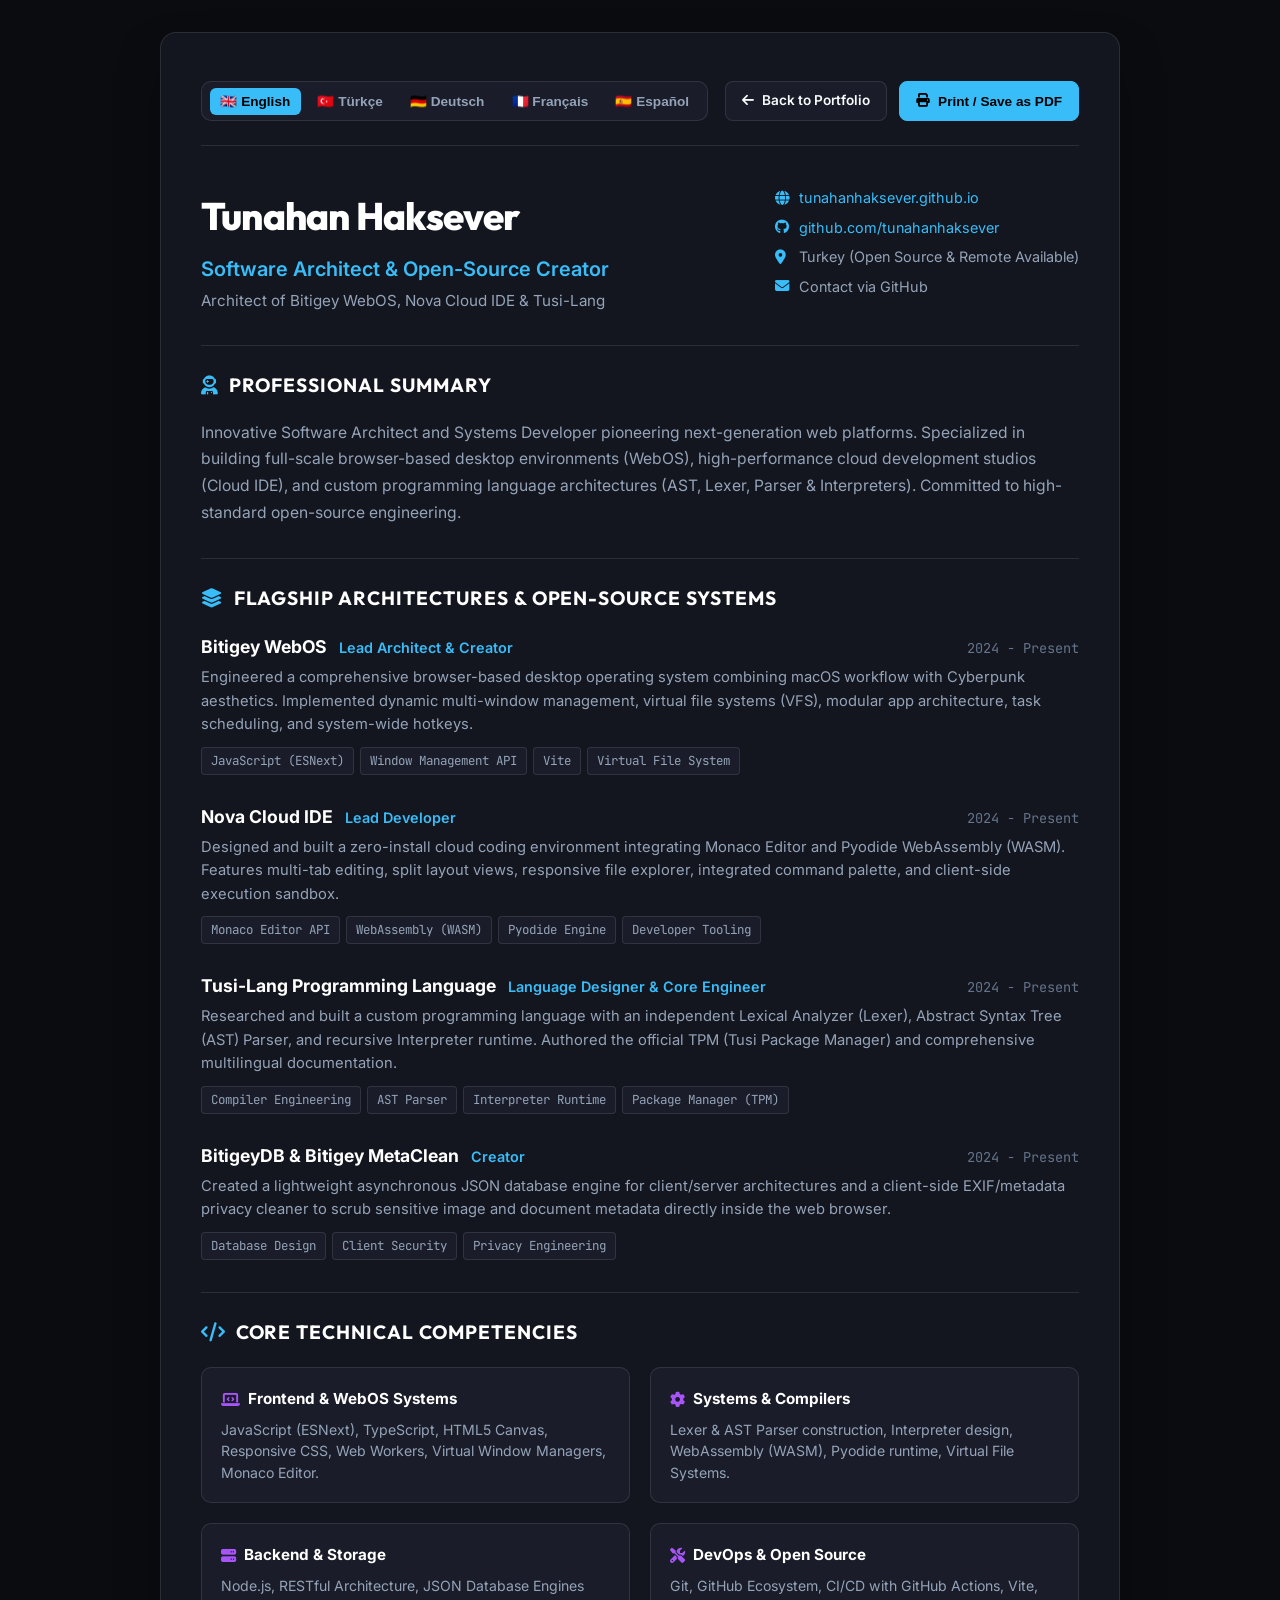
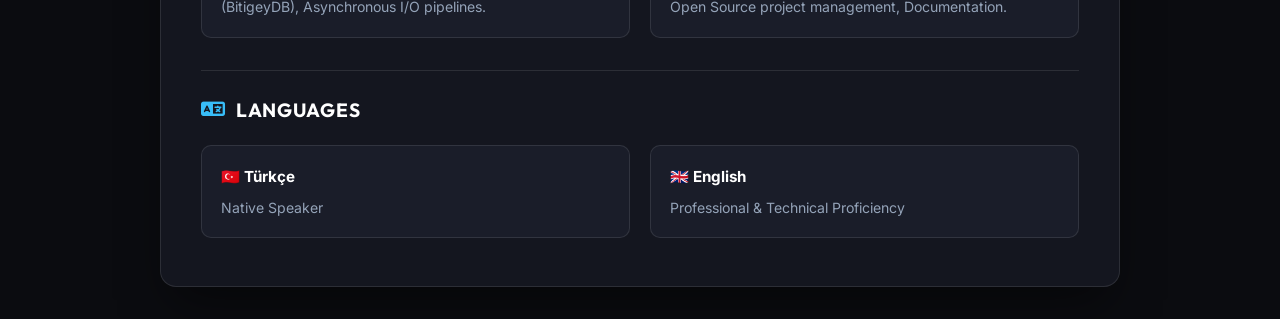
==== cv.html @ c1418ac5 "feat: add 5-language international CV and updated showcase" ====
<!DOCTYPE html>
<html lang="en" class="dark">
<head>
  <meta charset="UTF-8">
  <meta name="viewport" content="width=device-width, initial-scale=1.0">
  
  <!-- International SEO & Metadata -->
  <title id="page-title">Tunahan Haksever | Curriculum Vitae (CV) - Software Architect</title>
  <meta name="description" id="meta-desc" content="Official Curriculum Vitae of Tunahan Haksever. Software Architect, creator of Bitigey WebOS, Nova Cloud IDE, and Tusi-Lang. Available in EN, TR, DE, FR, ES.">
  <meta name="keywords" content="Tunahan Haksever, Tunahan Haksever CV, Tunahan Haksever Resume, Software Architect Resume, WebOS Developer, Cloud IDE, Tusi-Lang, Bitigey, Full Stack CV">
  <meta name="author" content="Tunahan Haksever">
  <meta name="robots" content="index, follow">
  <link rel="canonical" href="https://tunahanhaksever.github.io/tunahan-haksever/cv.html">

  <!-- Hreflang Tags for Multi-language International Google SEO -->
  <link rel="alternate" hreflang="x-default" href="https://tunahanhaksever.github.io/tunahan-haksever/cv.html?lang=en">
  <link rel="alternate" hreflang="en" href="https://tunahanhaksever.github.io/tunahan-haksever/cv.html?lang=en">
  <link rel="alternate" hreflang="tr" href="https://tunahanhaksever.github.io/tunahan-haksever/cv.html?lang=tr">
  <link rel="alternate" hreflang="de" href="https://tunahanhaksever.github.io/tunahan-haksever/cv.html?lang=de">
  <link rel="alternate" hreflang="fr" href="https://tunahanhaksever.github.io/tunahan-haksever/cv.html?lang=fr">
  <link rel="alternate" hreflang="es" href="https://tunahanhaksever.github.io/tunahan-haksever/cv.html?lang=es">

  <!-- Open Graph -->
  <meta property="og:type" content="profile">
  <meta property="og:title" content="Tunahan Haksever | International Curriculum Vitae">
  <meta property="og:description" content="Software Architect & Creator of Bitigey WebOS, Nova Cloud IDE, Tusi-Lang.">
  <meta property="og:url" content="https://tunahanhaksever.github.io/tunahan-haksever/cv.html">

  <!-- Fonts & Icons -->
  <link rel="preconnect" href="https://fonts.googleapis.com">
  <link rel="preconnect" href="https://fonts.gstatic.com" crossorigin>
  <link href="https://fonts.googleapis.com/css2?family=Inter:wght@300;400;500;600;700;800&family=JetBrains+Mono:wght@400;500;700&family=Outfit:wght@600;700;800&display=swap" rel="stylesheet">
  <link rel="stylesheet" href="https://cdnjs.cloudflare.com/ajax/libs/font-awesome/6.5.1/css/all.min.css">

  <!-- CV Styles -->
  <style>
    :root {
      --bg: #0b0c10;
      --surface: #14161f;
      --card: #1a1d29;
      --border: rgba(255, 255, 255, 0.1);
      --primary: #38bdf8;
      --accent: #a855f7;
      --text: #f8fafc;
      --text-muted: #94a3b8;
      --text-dim: #64748b;
      --font-main: 'Inter', sans-serif;
      --font-display: 'Outfit', sans-serif;
      --font-mono: 'JetBrains Mono', monospace;
    }

    * { box-sizing: border-box; margin: 0; padding: 0; }
    body {
      background: var(--bg);
      color: var(--text);
      font-family: var(--font-main);
      line-height: 1.6;
      padding: 2rem 1rem;
    }

    .cv-container {
      max-width: 960px;
      margin: 0 auto;
      background: var(--surface);
      border: 1px solid var(--border);
      border-radius: 16px;
      padding: 3rem 2.5rem;
      box-shadow: 0 25px 50px -12px rgba(0, 0, 0, 0.5);
      position: relative;
    }

    /* Top Controls Bar (Lang switcher & Print button) */
    .top-toolbar {
      display: flex;
      justify-content: space-between;
      align-items: center;
      flex-wrap: wrap;
      gap: 1rem;
      margin-bottom: 2.5rem;
      padding-bottom: 1.5rem;
      border-bottom: 1px solid var(--border);
    }

    .lang-selector {
      display: flex;
      align-items: center;
      gap: 0.4rem;
      background: var(--card);
      padding: 0.35rem 0.5rem;
      border-radius: 10px;
      border: 1px solid var(--border);
    }

    .lang-btn {
      background: transparent;
      border: none;
      color: var(--text-muted);
      font-weight: 600;
      font-size: 0.85rem;
      padding: 0.35rem 0.65rem;
      border-radius: 6px;
      cursor: pointer;
      display: flex;
      align-items: center;
      gap: 0.35rem;
      transition: all 0.2s ease;
    }

    .lang-btn:hover { color: var(--text); }
    .lang-btn.active {
      background: var(--primary);
      color: #000;
    }

    .action-tools {
      display: flex;
      gap: 0.75rem;
    }

    .btn-action {
      background: var(--card);
      color: var(--text);
      border: 1px solid var(--border);
      padding: 0.5rem 1rem;
      border-radius: 8px;
      font-size: 0.85rem;
      font-weight: 600;
      cursor: pointer;
      text-decoration: none;
      display: inline-flex;
      align-items: center;
      gap: 0.5rem;
      transition: all 0.2s ease;
    }

    .btn-action:hover {
      border-color: var(--primary);
      color: var(--primary);
    }

    .btn-action.primary {
      background: var(--primary);
      color: #000;
      border-color: var(--primary);
    }

    .btn-action.primary:hover {
      background: #0284c7;
      color: #fff;
    }

    /* CV Header */
    .cv-header {
      display: flex;
      justify-content: space-between;
      align-items: flex-start;
      flex-wrap: wrap;
      gap: 1.5rem;
      margin-bottom: 2rem;
    }

    .cv-title-group h1 {
      font-family: var(--font-display);
      font-size: 2.4rem;
      font-weight: 800;
      letter-spacing: -0.02em;
      color: #fff;
    }

    .cv-title-group h2 {
      font-size: 1.25rem;
      font-weight: 600;
      color: var(--primary);
      margin-top: 0.3rem;
    }

    .cv-title-group .cv-tagline {
      color: var(--text-muted);
      font-size: 0.95rem;
      margin-top: 0.25rem;
    }

    .contact-meta {
      display: flex;
      flex-direction: column;
      gap: 0.4rem;
      font-size: 0.9rem;
      color: var(--text-muted);
    }

    .contact-item {
      display: flex;
      align-items: center;
      gap: 0.5rem;
      text-decoration: none;
      color: inherit;
    }

    .contact-item i {
      color: var(--primary);
      width: 16px;
    }

    .contact-item a {
      color: var(--primary);
      text-decoration: none;
    }

    .contact-item a:hover { text-decoration: underline; }

    /* CV Sections */
    .cv-section {
      margin-top: 2rem;
      padding-top: 1.5rem;
      border-top: 1px solid var(--border);
    }

    .section-heading {
      font-family: var(--font-display);
      font-size: 1.2rem;
      font-weight: 700;
      color: #fff;
      display: flex;
      align-items: center;
      gap: 0.6rem;
      margin-bottom: 1.2rem;
      text-transform: uppercase;
      letter-spacing: 0.05em;
    }

    .section-heading i { color: var(--primary); }

    .summary-text {
      color: var(--text-muted);
      font-size: 0.98rem;
      line-height: 1.7;
    }

    /* Projects & Roles Timeline */
    .timeline-item {
      margin-bottom: 1.75rem;
    }

    .item-header {
      display: flex;
      justify-content: space-between;
      align-items: baseline;
      flex-wrap: wrap;
      margin-bottom: 0.3rem;
    }

    .item-title {
      font-size: 1.1rem;
      font-weight: 700;
      color: #fff;
    }

    .item-role {
      font-size: 0.9rem;
      color: var(--primary);
      font-weight: 600;
      margin-left: 0.5rem;
    }

    .item-date {
      font-size: 0.85rem;
      color: var(--text-dim);
      font-family: var(--font-mono);
    }

    .item-desc {
      color: var(--text-muted);
      font-size: 0.92rem;
      margin-bottom: 0.6rem;
      line-height: 1.6;
    }

    .item-tags {
      display: flex;
      flex-wrap: wrap;
      gap: 0.4rem;
    }

    .skill-badge {
      background: var(--card);
      border: 1px solid var(--border);
      color: var(--text-muted);
      font-size: 0.78rem;
      font-family: var(--font-mono);
      padding: 0.2rem 0.55rem;
      border-radius: 4px;
    }

    /* Skills Grid */
    .skills-grid {
      display: grid;
      grid-template-columns: repeat(auto-fit, minmax(280px, 1fr));
      gap: 1.25rem;
    }

    .skill-block {
      background: var(--card);
      border: 1px solid var(--border);
      padding: 1.2rem;
      border-radius: 10px;
    }

    .skill-block h4 {
      font-size: 0.95rem;
      color: #fff;
      margin-bottom: 0.5rem;
      display: flex;
      align-items: center;
      gap: 0.5rem;
    }

    .skill-block h4 i { color: var(--accent); }

    .skill-block p {
      font-size: 0.88rem;
      color: var(--text-muted);
      line-height: 1.5;
    }

    /* Print Styles */
    @media print {
      body {
        background: #fff !important;
        color: #111 !important;
        padding: 0;
      }
      .cv-container {
        border: none !important;
        box-shadow: none !important;
        padding: 0 !important;
        background: #fff !important;
        max-width: 100% !important;
      }
      .top-toolbar, .btn-action { display: none !important; }
      .cv-title-group h1 { color: #000 !important; }
      .cv-title-group h2, .item-role, .contact-item i, .section-heading i { color: #0284c7 !important; }
      .summary-text, .item-desc, .contact-meta, .skill-block p { color: #333 !important; }
      .item-title, .section-heading, .skill-block h4 { color: #000 !important; }
      .skill-block { border-color: #ddd !important; background: #fafafa !important; }
      .skill-badge { border-color: #ccc !important; background: #eee !important; color: #111 !important; }
      .cv-section { border-color: #ddd !important; }
    }

    @media (max-width: 640px) {
      .cv-container { padding: 1.75rem 1.25rem; }
      .cv-title-group h1 { font-size: 1.85rem; }
    }
  </style>

  <!-- Google Structured Data (JSON-LD) for CV -->
  <script type="application/ld+json">
  {
    "@context": "https://schema.org",
    "@type": "Person",
    "name": "Tunahan Haksever",
    "jobTitle": "Software Architect",
    "url": "https://tunahanhaksever.github.io/tunahan-haksever/cv.html",
    "sameAs": [
      "https://github.com/tunahanhaksever"
    ],
    "knowsAbout": ["WebOS", "Cloud IDE", "Compiler Design", "JavaScript", "TypeScript", "WebAssembly"]
  }
  </script>
</head>
<body>

  <div class="cv-container">
    <!-- Top Toolbar -->
    <div class="top-toolbar">
      <div class="lang-selector">
        <button class="lang-btn active" data-lang="en">🇬🇧 English</button>
        <button class="lang-btn" data-lang="tr">🇹🇷 Türkçe</button>
        <button class="lang-btn" data-lang="de">🇩🇪 Deutsch</button>
        <button class="lang-btn" data-lang="fr">🇫🇷 Français</button>
        <button class="lang-btn" data-lang="es">🇪🇸 Español</button>
      </div>

      <div class="action-tools">
        <a href="index.html" class="btn-action">
          <i class="fa-solid fa-arrow-left"></i> <span id="txt-back">Portfolyoya Dön</span>
        </a>
        <button onclick="window.print()" class="btn-action primary">
          <i class="fa-solid fa-print"></i> <span id="txt-print">Yazdır / PDF Kaydet</span>
        </button>
      </div>
    </div>

    <!-- CV Header -->
    <header class="cv-header">
      <div class="cv-title-group">
        <h1>Tunahan Haksever</h1>
        <h2 id="cv-subtitle">Software Architect & Open-Source Creator</h2>
        <p class="cv-tagline" id="cv-tagline">Architect of Bitigey WebOS, Nova Cloud IDE & Tusi-Lang</p>
      </div>

      <div class="contact-meta">
        <div class="contact-item">
          <i class="fa-solid fa-globe"></i>
          <a href="https://tunahanhaksever.github.io/tunahan-haksever/" target="_blank">tunahanhaksever.github.io</a>
        </div>
        <div class="contact-item">
          <i class="fa-brands fa-github"></i>
          <a href="https://github.com/tunahanhaksever" target="_blank">github.com/tunahanhaksever</a>
        </div>
        <div class="contact-item">
          <i class="fa-solid fa-location-dot"></i>
          <span id="cv-location">Türkiye (Açık Kaynak & Uzaktan Çalışma)</span>
        </div>
        <div class="contact-item">
          <i class="fa-solid fa-envelope"></i>
          <span id="cv-email">tunahanhaksever (GitHub İletişim)</span>
        </div>
      </div>
    </header>

    <!-- Professional Summary -->
    <section class="cv-section">
      <h3 class="section-heading">
        <i class="fa-solid fa-user-astronaut"></i> <span id="sec-summary-title">Professional Summary</span>
      </h3>
      <p class="summary-text" id="sec-summary-body">
        Innovative Software Architect and Systems Developer pioneering next-generation web platforms. 
        Specialized in building full-scale browser-based desktop environments (WebOS), high-performance cloud development studios (Cloud IDE), 
        and custom programming language architectures (AST, Lexer, Parser & Interpreters). Committed to high-standard open-source engineering.
      </p>
    </section>

    <!-- Flagship Systems & Engineering Projects -->
    <section class="cv-section">
      <h3 class="section-heading">
        <i class="fa-solid fa-layer-group"></i> <span id="sec-projects-title">Flagship Architectures & Open-Source Systems</span>
      </h3>

      <!-- Item 1: Bitigey WebOS -->
      <div class="timeline-item">
        <div class="item-header">
          <div>
            <span class="item-title">Bitigey WebOS</span>
            <span class="item-role" id="role-webos">Lead Architect & Creator</span>
          </div>
          <span class="item-date">2024 - Present</span>
        </div>
        <p class="item-desc" id="desc-webos">
          Engineered a comprehensive browser-based desktop operating system combining macOS workflow with Cyberpunk aesthetics. 
          Implemented dynamic multi-window management, virtual file systems (VFS), modular app architecture, task scheduling, and system-wide hotkeys.
        </p>
        <div class="item-tags">
          <span class="skill-badge">JavaScript (ESNext)</span>
          <span class="skill-badge">Window Management API</span>
          <span class="skill-badge">Vite</span>
          <span class="skill-badge">Virtual File System</span>
        </div>
      </div>

      <!-- Item 2: Nova Cloud IDE -->
      <div class="timeline-item">
        <div class="item-header">
          <div>
            <span class="item-title">Nova Cloud IDE</span>
            <span class="item-role" id="role-ide">Lead Developer</span>
          </div>
          <span class="item-date">2024 - Present</span>
        </div>
        <p class="item-desc" id="desc-ide">
          Designed and built a zero-install cloud coding environment integrating Monaco Editor and Pyodide WebAssembly (WASM). 
          Features multi-tab editing, split layout views, responsive file explorer, integrated command palette, and client-side execution sandbox.
        </p>
        <div class="item-tags">
          <span class="skill-badge">Monaco Editor API</span>
          <span class="skill-badge">WebAssembly (WASM)</span>
          <span class="skill-badge">Pyodide Engine</span>
          <span class="skill-badge">Developer Tooling</span>
        </div>
      </div>

      <!-- Item 3: Tusi-Lang -->
      <div class="timeline-item">
        <div class="item-header">
          <div>
            <span class="item-title">Tusi-Lang Programming Language</span>
            <span class="item-role" id="role-tusi">Language Designer & Core Engineer</span>
          </div>
          <span class="item-date">2024 - Present</span>
        </div>
        <p class="item-desc" id="desc-tusi">
          Researched and built a custom programming language with an independent Lexical Analyzer (Lexer), Abstract Syntax Tree (AST) Parser, 
          and recursive Interpreter runtime. Authored the official TPM (Tusi Package Manager) and comprehensive multilingual documentation.
        </p>
        <div class="item-tags">
          <span class="skill-badge">Compiler Engineering</span>
          <span class="skill-badge">AST Parser</span>
          <span class="skill-badge">Interpreter Runtime</span>
          <span class="skill-badge">Package Manager (TPM)</span>
        </div>
      </div>

      <!-- Item 4: BitigeyDB & MetaClean -->
      <div class="timeline-item">
        <div class="item-header">
          <div>
            <span class="item-title">BitigeyDB & Bitigey MetaClean</span>
            <span class="item-role" id="role-tools">Creator</span>
          </div>
          <span class="item-date">2024 - Present</span>
        </div>
        <p class="item-desc" id="desc-tools">
          Created a lightweight asynchronous JSON database engine for client/server architectures and a client-side EXIF/metadata privacy cleaner 
          to scrub sensitive image and document metadata directly inside the web browser.
        </p>
        <div class="item-tags">
          <span class="skill-badge">Database Design</span>
          <span class="skill-badge">Client Security</span>
          <span class="skill-badge">Privacy Engineering</span>
        </div>
      </div>
    </section>

    <!-- Technical Skills Matrix -->
    <section class="cv-section">
      <h3 class="section-heading">
        <i class="fa-solid fa-code"></i> <span id="sec-skills-title">Core Technical Competencies</span>
      </h3>

      <div class="skills-grid">
        <div class="skill-block">
          <h4 id="skill-cat-1"><i class="fa-solid fa-laptop-code"></i> Frontend & WebOS Systems</h4>
          <p id="skill-desc-1">JavaScript (ESNext), TypeScript, HTML5 Canvas, Responsive CSS, Web Workers, Virtual Window Managers, Monaco Editor.</p>
        </div>
        <div class="skill-block">
          <h4 id="skill-cat-2"><i class="fa-solid fa-gear"></i> Systems & Compilers</h4>
          <p id="skill-desc-2">Lexer & AST Parser construction, Interpreter design, WebAssembly (WASM), Pyodide runtime, Virtual File Systems.</p>
        </div>
        <div class="skill-block">
          <h4 id="skill-cat-3"><i class="fa-solid fa-server"></i> Backend & Storage</h4>
          <p id="skill-desc-3">Node.js, RESTful Architecture, JSON Database Engines (BitigeyDB), Asynchronous I/O pipelines.</p>
        </div>
        <div class="skill-block">
          <h4 id="skill-cat-4"><i class="fa-solid fa-screwdriver-wrench"></i> DevOps & Open Source</h4>
          <p id="skill-desc-4">Git, GitHub Ecosystem, CI/CD with GitHub Actions, Vite, Open Source project management, Documentation.</p>
        </div>
      </div>
    </section>

    <!-- Languages Section -->
    <section class="cv-section">
      <h3 class="section-heading">
        <i class="fa-solid fa-language"></i> <span id="sec-lang-title">Spoken Languages</span>
      </h3>
      <div class="skills-grid">
        <div class="skill-block">
          <h4>🇹🇷 Türkçe</h4>
          <p id="lang-tr-level">Ana Dil (Native)</p>
        </div>
        <div class="skill-block">
          <h4>🇬🇧 English</h4>
          <p id="lang-en-level">Mesleki & Teknik Yeterlilik (Professional Working Proficiency)</p>
        </div>
      </div>
    </section>
  </div>

  <script>
    // Multi-Language Translation Dictionary
    const cvData = {
      en: {
        pageTitle: "Tunahan Haksever | Curriculum Vitae (CV) - Software Architect",
        subtitle: "Software Architect & Open-Source Creator",
        tagline: "Architect of Bitigey WebOS, Nova Cloud IDE & Tusi-Lang",
        back: "Back to Portfolio",
        print: "Print / Save as PDF",
        location: "Turkey (Open Source & Remote Available)",
        email: "Contact via GitHub",
        summaryTitle: "Professional Summary",
        summaryBody: "Innovative Software Architect and Systems Developer pioneering next-generation web platforms. Specialized in building full-scale browser-based desktop environments (WebOS), high-performance cloud development studios (Cloud IDE), and custom programming language architectures (AST, Lexer, Parser & Interpreters). Committed to high-standard open-source engineering.",
        projectsTitle: "Flagship Architectures & Open-Source Systems",
        roleWebos: "Lead Architect & Creator",
        descWebos: "Engineered a comprehensive browser-based desktop operating system combining macOS workflow with Cyberpunk aesthetics. Implemented dynamic multi-window management, virtual file systems (VFS), modular app architecture, task scheduling, and system-wide hotkeys.",
        roleIde: "Lead Developer",
        descIde: "Designed and built a zero-install cloud coding environment integrating Monaco Editor and Pyodide WebAssembly (WASM). Features multi-tab editing, split layout views, responsive file explorer, integrated command palette, and client-side execution sandbox.",
        roleTusi: "Language Designer & Core Engineer",
        descTusi: "Researched and built a custom programming language with an independent Lexical Analyzer (Lexer), Abstract Syntax Tree (AST) Parser, and recursive Interpreter runtime. Authored the official TPM (Tusi Package Manager) and comprehensive multilingual documentation.",
        roleTools: "Creator",
        descTools: "Created a lightweight asynchronous JSON database engine for client/server architectures and a client-side EXIF/metadata privacy cleaner to scrub sensitive image and document metadata directly inside the web browser.",
        skillsTitle: "Core Technical Competencies",
        cat1: "Frontend & WebOS Systems",
        desc1: "JavaScript (ESNext), TypeScript, HTML5 Canvas, Responsive CSS, Web Workers, Virtual Window Managers, Monaco Editor.",
        cat2: "Systems & Compilers",
        desc2: "Lexer & AST Parser construction, Interpreter design, WebAssembly (WASM), Pyodide runtime, Virtual File Systems.",
        cat3: "Backend & Storage",
        desc3: "Node.js, RESTful Architecture, JSON Database Engines (BitigeyDB), Asynchronous I/O pipelines.",
        cat4: "DevOps & Open Source",
        desc4: "Git, GitHub Ecosystem, CI/CD with GitHub Actions, Vite, Open Source project management, Documentation.",
        langTitle: "Languages",
        langTrLevel: "Native Speaker",
        langEnLevel: "Professional & Technical Proficiency"
      },
      tr: {
        pageTitle: "Tunahan Haksever | Özgeçmiş (CV) - Yazılım Mimarı",
        subtitle: "Yazılım Mimarı & Açık Kaynak Geliştiricisi",
        tagline: "Bitigey WebOS, Nova Cloud IDE & Tusi-Lang Yaratıcısı",
        back: "Portfolyoya Dön",
        print: "Yazdır / PDF Kaydet",
        location: "Türkiye (Açık Kaynak & Uzaktan Çalışma)",
        email: "GitHub Üzerinden İletişim",
        summaryTitle: "Profesyonel Özet",
        summaryBody: "Yeni nesil web platformlarına öncülük eden yenilikçi Yazılım Mimarı ve Sistem Geliştiricisi. Tarayıcı tabanlı tam donanımlı masaüstü ortamları (WebOS), yüksek performanslı bulut kodlama stüdyoları (Cloud IDE) ve sıfırdan tasarlanmış programlama dili mimarileri (AST, Lexer, Parser ve Yorumlayıcılar) geliştirme konusunda uzman. Açık kaynak vizyonuna bağlı.",
        projectsTitle: "Öne Çıkan Sistemler & Açık Kaynak Çalışmalar",
        roleWebos: "Baş Mimar & Yaratıcı",
        descWebos: "macOS çalışma düzeni ile Cyberpunk estetiğini birleştiren tarayıcı içi tam donanımlı masaüstü işletim sistemi geliştirdi. Dinamik çoklu pencere yöneticisi, sanal dosya sistemi (VFS), modüler uygulama yapısı ve sistem kısayolları mimarisi inşa etti.",
        roleIde: "Baş Geliştirici",
        descIde: "Monaco Editor ve Pyodide WebAssembly (WASM) destekli sıfır kurulumlu bulut kodlama ortamı tasarladı ve inşa etti. Çoklu dosya sekmeleri, split panel, komut paleti ve istemci taraflı güvenli kod çalıştırma alanı sunar.",
        roleTusi: "Dil Tasarımcısı & Çekirdek Mühendis",
        descTusi: "Bağımsız Sözdizimsel Analizci (Lexer), Abstract Syntax Tree (AST) Parser ve özyinelemeli Yorumlayıcı motoruna sahip bağımsız bir programlama dili inşa etti. Resmi TPM (Tusi Paket Yöneticisi) ve çok dilli rehberleri hazırladı.",
        roleTools: "Geliştirici & Yaratıcı",
        descTools: "İstemci/sunucu mimarileri için hafif asenkron JSON veritabanı motoru (BitigeyDB) ve tarayıcıda hassas EXIF meta verilerini temizleyen istemci güvenlik aracı (MetaClean) geliştirdi.",
        skillsTitle: "Temel Teknik Yetkinlikler",
        cat1: "Frontend & WebOS Sistemleri",
        desc1: "JavaScript (ESNext), TypeScript, HTML5 Canvas, Modern CSS, Web Workers, Sanal Pencere Yöneticileri, Monaco Editor.",
        cat2: "Sistemler & Derleyiciler",
        desc2: "Lexer & AST Parser inşası, Yorumlayıcı tasarımı, WebAssembly (WASM), Pyodide motoru, Sanal Dosya Sistemleri (VFS).",
        cat3: "Backend & Veri",
        desc3: "Node.js, RESTful Mimari, JSON Veri Tabanı Motorları (BitigeyDB), Asenkron I/O akışları.",
        cat4: "DevOps & Açık Kaynak",
        desc4: "Git, GitHub Ekosistemi, GitHub Actions ile CI/CD, Vite, Açık Kaynak proje yönetimi ve teknik dokümantasyon.",
        langTitle: "Diller",
        langTrLevel: "Ana Dil",
        langEnLevel: "Mesleki ve Teknik Yeterlilik"
      },
      de: {
        pageTitle: "Tunahan Haksever | Lebenslauf (CV) - Softwarearchitekt",
        subtitle: "Softwarearchitekt & Open-Source-Entwickler",
        tagline: "Architekt von Bitigey WebOS, Nova Cloud IDE & Tusi-Lang",
        back: "Zurück zum Portfolio",
        print: "Drucken / Als PDF speichern",
        location: "Türkei (Open Source & Remote)",
        email: "Kontakt über GitHub",
        summaryTitle: "Berufliches Profil",
        summaryBody: "Innovativer Softwarearchitekt und Systementwickler für zukunftsweisende Webplattformen. Spezialisiert auf browserbasierte Desktop-Betriebssysteme (WebOS), Cloud-Entwicklungsumgebungen (Cloud IDE) und Compiler-/Interpreter-Architekturen (AST, Lexer, Parser).",
        projectsTitle: "Flaggschiff-Projekte & Open-Source-Systeme",
        roleWebos: "Chefarchitekt & Schöpfer",
        descWebos: "Entwicklung eines browserbasierten Desktop-Betriebssystems mit macOS-Workflow und Cyberpunk-Ästhetik. Multi-Fenster-Manager, virtuelles Dateisystem (VFS) und modulare App-Architektur.",
        roleIde: "Hauptentwickler",
        descIde: "Entwurf einer installationsfreien Cloud-Entwicklungsumgebung mit Monaco Editor und Pyodide WebAssembly (WASM). Mehrere Dateireiter, geteilte Layouts und clientseitige Ausführung.",
        roleTusi: "Sprachdesigner & Kernentwickler",
        descTusi: "Konzeption einer unabhängigen Programmiersprache mit Lexer, Abstract Syntax Tree (AST) Parser und Interpreter-Laufzeitumgebung inklusive eigenem Paketmanager (TPM).",
        roleTools: "Entwickler",
        descTools: "Leichtgewichtige asynchrone JSON-Datenbank-Engine (BitigeyDB) und clientseitiges Datenschutz-Tool (MetaClean) zur Bereinigung von EXIF-Metadaten im Browser.",
        skillsTitle: "Technische Kernkompetenzen",
        cat1: "Frontend- & WebOS-Systeme",
        desc1: "JavaScript (ESNext), TypeScript, HTML5 Canvas, Responsive CSS, Web Workers, Fenstermanager, Monaco Editor.",
        cat2: "Systeme & Compiler",
        desc2: "Lexer- & AST-Parser-Bau, Interpreter-Design, WebAssembly (WASM), Pyodide, Virtuelle Dateisysteme.",
        cat3: "Backend & Speicherung",
        desc3: "Node.js, RESTful Architekturen, JSON-Datenbank-Engines (BitigeyDB), Asynchrone Pipelines.",
        cat4: "DevOps & Open Source",
        desc4: "Git, GitHub-Ökosystem, CI/CD mit GitHub Actions, Vite, Open-Source-Projektleitung.",
        langTitle: "Sprachen",
        langTrLevel: "Muttersprache",
        langEnLevel: "Fließend in Wort und Schrift (Fachsprache)"
      },
      fr: {
        pageTitle: "Tunahan Haksever | Curriculum Vitae (CV) - Architecte Logiciel",
        subtitle: "Architecte Logiciel & Créateur Open Source",
        tagline: "Créateur de Bitigey WebOS, Nova Cloud IDE et Tusi-Lang",
        back: "Retour au Portfolio",
        print: "Imprimer / Enregistrer en PDF",
        location: "Turquie (Open Source & Télétravail)",
        email: "Contact via GitHub",
        summaryTitle: "Profil Professionnel",
        summaryBody: "Architecte logiciel novateur et développeur système pionnier des plateformes web de nouvelle génération. Spécialisé dans les environnements de bureau basés sur navigateur (WebOS), les studios de développement cloud (Cloud IDE) et la conception de langages de programmation (AST, Lexer, Parser et Interpréteurs).",
        projectsTitle: "Systèmes Phares & Projets Open Source",
        roleWebos: "Architecte Principal & Créateur",
        descWebos: "Conception d'un système d'exploitation de bureau dans le navigateur alliant l'ergonomie macOS à l'esthétique Cyberpunk. Gestionnaire multi-fenêtres, système de fichiers virtuel (VFS) et architecture modulaire.",
        roleIde: "Développeur Principal",
        descIde: "Création d'un environnement de code cloud sans installation intégrant Monaco Editor et Pyodide WebAssembly (WASM). Gestion d'onglets multiples, mise en page fractionnée et exécution sécurisée côté client.",
        roleTusi: "Concepteur de Langage & Ingénieur Cœur",
        descTusi: "Développement d'un langage de programmation complet avec analyseur lexical (Lexer), arbre syntaxique abstrait (AST) et moteur d'interprétation, accompagné de son gestionnaire de paquets (TPM).",
        roleTools: "Créateur",
        descTools: "Moteur de base de données JSON asynchrone (BitigeyDB) et nettoyeur de métadonnées EXIF dans le navigateur pour la protection de la vie privée (MetaClean).",
        skillsTitle: "Compétences Techniques Clés",
        cat1: "Frontend & Systèmes WebOS",
        desc1: "JavaScript (ESNext), TypeScript, HTML5 Canvas, CSS moderne, Web Workers, Gestionnaires de fenêtres virtuels.",
        cat2: "Systèmes & Compilateurs",
        desc2: "Construction de Lexer & AST Parser, conception d'interpréteur, WebAssembly (WASM), Pyodide, Systèmes VFS.",
        cat3: "Backend & Données",
        desc3: "Node.js, Architecture REST, Moteurs de base de données JSON (BitigeyDB), flux I/O asynchrones.",
        cat4: "DevOps & Open Source",
        desc4: "Git, Écosystème GitHub, CI/CD avec GitHub Actions, Vite, Gestion de projets open source.",
        langTitle: "Langues",
        langTrLevel: "Langue maternelle",
        langEnLevel: "Compétence professionnelle et technique"
      },
      es: {
        pageTitle: "Tunahan Haksever | Currículum Vítae (CV) - Arquitecto de Software",
        subtitle: "Arquitecto de Software y Creador Open Source",
        tagline: "Creador de Bitigey WebOS, Nova Cloud IDE y Tusi-Lang",
        back: "Volver al Portafolio",
        print: "Imprimir / Guardar en PDF",
        location: "Turquía (Open Source y Trabajo Remoto)",
        email: "Contacto vía GitHub",
        summaryTitle: "Perfil Profesional",
        summaryBody: "Arquitecto de software innovador y desarrollador de sistemas pionero en plataformas web de próxima generación. Especializado en la creación de entornos de escritorio basados en navegador (WebOS), estudios de desarrollo en la nube (Cloud IDE) y diseño de lenguajes de programación (AST, Lexer, Parser e Intérpretes).",
        projectsTitle: "Arquitecturas Principales y Sistemas Open Source",
        roleWebos: "Arquitecto Principal y Creador",
        descWebos: "Desarrollo de un sistema operativo de escritorio para navegador que combina el flujo de trabajo de macOS con la estética Cyberpunk. Gestor dinámico de múltiples ventanas, sistema de archivos virtual (VFS) y aplicaciones modulares.",
        roleIde: "Desarrollador Principal",
        descIde: "Diseño y construcción de un entorno de código en la nube sin instalación previa, impulsado por Monaco Editor y Pyodide WebAssembly (WASM). Edición multi-pestaña y paneles divididos.",
        roleTusi: "Diseñador del Lenguaje e Ingeniero Principal",
        descTusi: "Investigación y desarrollo de un lenguaje de programación con analizador léxico (Lexer), árbol de sintaxis abstracta (AST) e intérprete recursivo, junto con su propio gestor de paquetes (TPM).",
        roleTools: "Creador",
        descTools: "Motor ligero de base de datos JSON asíncrono (BitigeyDB) y herramienta de limpieza de metadatos EXIF en el navegador para privacidad del usuario (MetaClean).",
        skillsTitle: "Competencias Técnicas Principales",
        cat1: "Frontend y Sistemas WebOS",
        desc1: "JavaScript (ESNext), TypeScript, HTML5 Canvas, CSS moderno, Web Workers, Gestores de ventanas virtuales.",
        cat2: "Sistemas y Compiladores",
        desc2: "Construcción de Lexer y AST Parser, diseño de intérpretes, WebAssembly (WASM), Pyodide, VFS.",
        cat3: "Backend y Almacenamiento",
        desc3: "Node.js, Arquitectura RESTful, Motores de bases de datos JSON (BitigeyDB), canalizaciones I/O asíncronas.",
        cat4: "DevOps y Open Source",
        desc4: "Git, Ecosistema GitHub, CI/CD con GitHub Actions, Vite, Gestión de proyectos de código abierto.",
        langTitle: "Idiomas",
        langTrLevel: "Lengua materna",
        langEnLevel: "Competencia profesional y técnica"
      }
    };

    function setLanguage(lang) {
      const data = cvData[lang] || cvData.en;
      document.documentElement.lang = lang;
      document.title = data.pageTitle;

      // Update text nodes
      document.getElementById('cv-subtitle').textContent = data.subtitle;
      document.getElementById('cv-tagline').textContent = data.tagline;
      document.getElementById('txt-back').textContent = data.back;
      document.getElementById('txt-print').textContent = data.print;
      document.getElementById('cv-location').textContent = data.location;
      document.getElementById('cv-email').textContent = data.email;

      document.getElementById('sec-summary-title').textContent = data.summaryTitle;
      document.getElementById('sec-summary-body').textContent = data.summaryBody;

      document.getElementById('sec-projects-title').textContent = data.projectsTitle;
      document.getElementById('role-webos').textContent = data.roleWebos;
      document.getElementById('desc-webos').textContent = data.descWebos;
      document.getElementById('role-ide').textContent = data.roleIde;
      document.getElementById('desc-ide').textContent = data.descIde;
      document.getElementById('role-tusi').textContent = data.roleTusi;
      document.getElementById('desc-tusi').textContent = data.descTusi;
      document.getElementById('role-tools').textContent = data.roleTools;
      document.getElementById('desc-tools').textContent = data.descTools;

      document.getElementById('sec-skills-title').textContent = data.skillsTitle;
      document.getElementById('skill-cat-1').innerHTML = `<i class="fa-solid fa-laptop-code"></i> ` + data.cat1;
      document.getElementById('skill-desc-1').textContent = data.desc1;
      document.getElementById('skill-cat-2').innerHTML = `<i class="fa-solid fa-gear"></i> ` + data.cat2;
      document.getElementById('skill-desc-2').textContent = data.desc2;
      document.getElementById('skill-cat-3').innerHTML = `<i class="fa-solid fa-server"></i> ` + data.cat3;
      document.getElementById('skill-desc-3').textContent = data.desc3;
      document.getElementById('skill-cat-4').innerHTML = `<i class="fa-solid fa-screwdriver-wrench"></i> ` + data.cat4;
      document.getElementById('skill-desc-4').textContent = data.desc4;

      document.getElementById('sec-lang-title').textContent = data.langTitle;
      document.getElementById('lang-tr-level').textContent = data.langTrLevel;
      document.getElementById('lang-en-level').textContent = data.langEnLevel;

      // Update buttons
      document.querySelectorAll('.lang-btn').forEach(btn => {
        btn.classList.toggle('active', btn.getAttribute('data-lang') === lang);
      });

      // Update URL query param without reload
      const url = new URL(window.location);
      url.searchParams.set('lang', lang);
      window.history.replaceState({}, '', url);
    }

    // Check initial query parameter
    const urlParams = new URLSearchParams(window.location.search);
    const initialLang = urlParams.get('lang') || 'en';
    setLanguage(initialLang);

    // Event listeners
    document.querySelectorAll('.lang-btn').forEach(btn => {
      btn.addEventListener('click', () => {
        setLanguage(btn.getAttribute('data-lang'));
      });
    });
  </script>
</body>
</html>
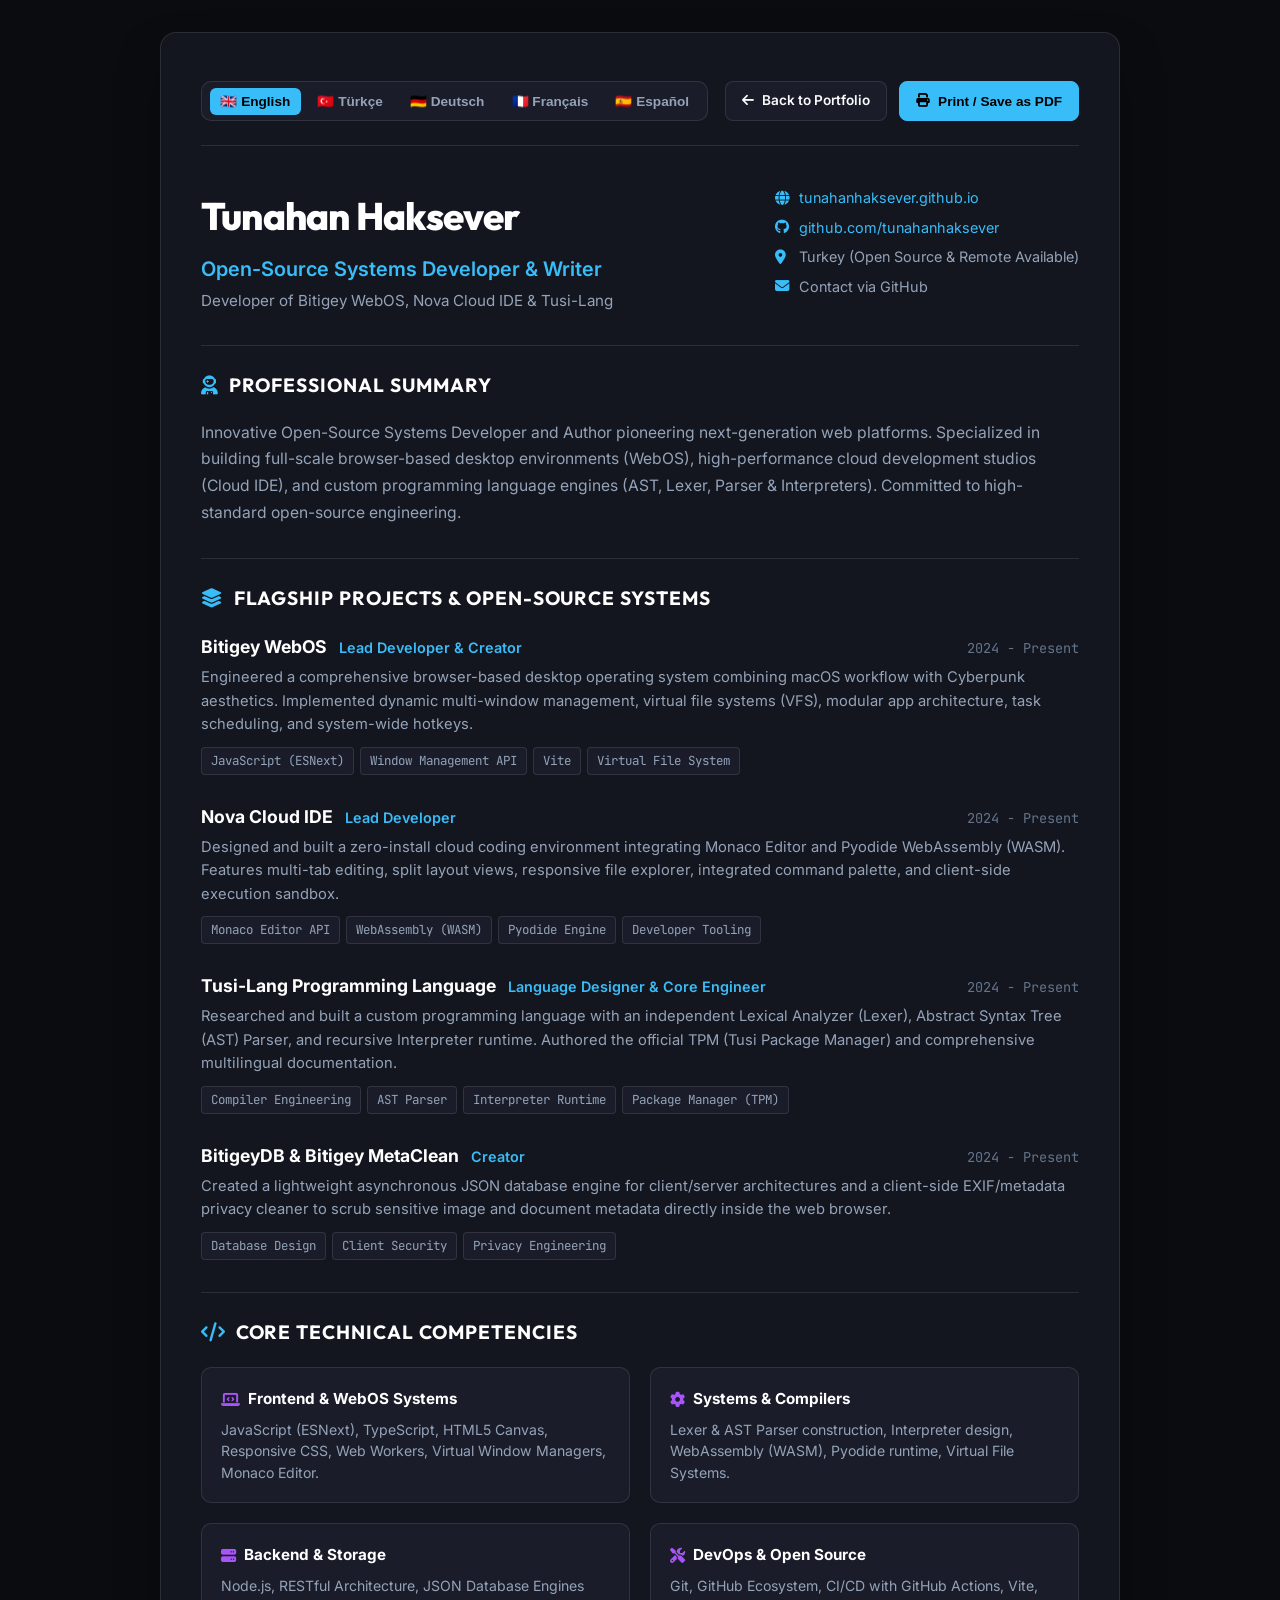
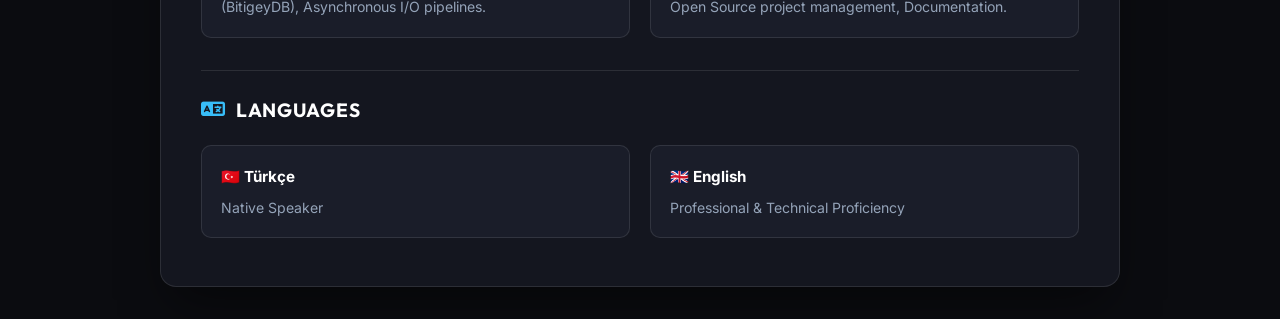
==== commit 0e5fceeb: "feat: complete responsive mobile optimization and sanitize titles to Open-Source Developer & Writer" ====
--- a/cv.html
+++ b/cv.html
@@ -5,26 +5,26 @@
   <meta name="viewport" content="width=device-width, initial-scale=1.0">
   
   <!-- International SEO & Metadata -->
-  <title id="page-title">Tunahan Haksever | Curriculum Vitae (CV) - Software Architect</title>
-  <meta name="description" id="meta-desc" content="Official Curriculum Vitae of Tunahan Haksever. Software Architect, creator of Bitigey WebOS, Nova Cloud IDE, and Tusi-Lang. Available in EN, TR, DE, FR, ES.">
-  <meta name="keywords" content="Tunahan Haksever, Tunahan Haksever CV, Tunahan Haksever Resume, Software Architect Resume, WebOS Developer, Cloud IDE, Tusi-Lang, Bitigey, Full Stack CV">
+  <title id="page-title">Tunahan Haksever | Curriculum Vitae (CV) - Açık Kaynak Geliştiricisi & Yazar</title>
+  <meta name="description" id="meta-desc" content="Official Curriculum Vitae of Tunahan Haksever. Open-Source Developer & Writer, creator of Bitigey WebOS, Nova Cloud IDE, and Tusi-Lang. Available in EN, TR, DE, FR, ES.">
+  <meta name="keywords" content="Tunahan Haksever, Tunahan Haksever CV, Tunahan Haksever Resume, Open Source Developer CV, WebOS Developer, Cloud IDE, Tusi-Lang, Bitigey">
   <meta name="author" content="Tunahan Haksever">
   <meta name="robots" content="index, follow">
-  <link rel="canonical" href="https://tunahanhaksever.github.io/tunahan-haksever/cv.html">
+  <link rel="canonical" href="https://tunahanhaksever.github.io/tunahanhaksever/cv.html">
 
   <!-- Hreflang Tags for Multi-language International Google SEO -->
-  <link rel="alternate" hreflang="x-default" href="https://tunahanhaksever.github.io/tunahan-haksever/cv.html?lang=en">
-  <link rel="alternate" hreflang="en" href="https://tunahanhaksever.github.io/tunahan-haksever/cv.html?lang=en">
-  <link rel="alternate" hreflang="tr" href="https://tunahanhaksever.github.io/tunahan-haksever/cv.html?lang=tr">
-  <link rel="alternate" hreflang="de" href="https://tunahanhaksever.github.io/tunahan-haksever/cv.html?lang=de">
-  <link rel="alternate" hreflang="fr" href="https://tunahanhaksever.github.io/tunahan-haksever/cv.html?lang=fr">
-  <link rel="alternate" hreflang="es" href="https://tunahanhaksever.github.io/tunahan-haksever/cv.html?lang=es">
+  <link rel="alternate" hreflang="x-default" href="https://tunahanhaksever.github.io/tunahanhaksever/cv.html?lang=en">
+  <link rel="alternate" hreflang="en" href="https://tunahanhaksever.github.io/tunahanhaksever/cv.html?lang=en">
+  <link rel="alternate" hreflang="tr" href="https://tunahanhaksever.github.io/tunahanhaksever/cv.html?lang=tr">
+  <link rel="alternate" hreflang="de" href="https://tunahanhaksever.github.io/tunahanhaksever/cv.html?lang=de">
+  <link rel="alternate" hreflang="fr" href="https://tunahanhaksever.github.io/tunahanhaksever/cv.html?lang=fr">
+  <link rel="alternate" hreflang="es" href="https://tunahanhaksever.github.io/tunahanhaksever/cv.html?lang=es">
 
   <!-- Open Graph -->
   <meta property="og:type" content="profile">
   <meta property="og:title" content="Tunahan Haksever | International Curriculum Vitae">
-  <meta property="og:description" content="Software Architect & Creator of Bitigey WebOS, Nova Cloud IDE, Tusi-Lang.">
-  <meta property="og:url" content="https://tunahanhaksever.github.io/tunahan-haksever/cv.html">
+  <meta property="og:description" content="Open-Source Developer & Writer, Creator of Bitigey WebOS, Nova Cloud IDE, Tusi-Lang.">
+  <meta property="og:url" content="https://tunahanhaksever.github.io/tunahanhaksever/cv.html">
 
   <!-- Fonts & Icons -->
   <link rel="preconnect" href="https://fonts.googleapis.com">
@@ -354,12 +354,11 @@
 
   <!-- Google Structured Data (JSON-LD) for CV -->
   <script type="application/ld+json">
-  {
-    "@context": "https://schema.org",
+     "@context": "https://schema.org",
     "@type": "Person",
     "name": "Tunahan Haksever",
-    "jobTitle": "Software Architect",
-    "url": "https://tunahanhaksever.github.io/tunahan-haksever/cv.html",
+    "jobTitle": "Açık Kaynak Geliştiricisi & Yazar",
+    "url": "https://tunahanhaksever.github.io/tunahanhaksever/cv.html",
     "sameAs": [
       "https://github.com/tunahanhaksever"
     ],
@@ -368,7 +367,6 @@
   </script>
 </head>
 <body>
-
   <div class="cv-container">
     <!-- Top Toolbar -->
     <div class="top-toolbar">
@@ -394,14 +392,14 @@
     <header class="cv-header">
       <div class="cv-title-group">
         <h1>Tunahan Haksever</h1>
-        <h2 id="cv-subtitle">Software Architect & Open-Source Creator</h2>
-        <p class="cv-tagline" id="cv-tagline">Architect of Bitigey WebOS, Nova Cloud IDE & Tusi-Lang</p>
+        <h2 id="cv-subtitle">Open-Source Developer & Writer</h2>
+        <p class="cv-tagline" id="cv-tagline">Developer of Bitigey WebOS, Nova Cloud IDE & Tusi-Lang</p>
       </div>
 
       <div class="contact-meta">
         <div class="contact-item">
           <i class="fa-solid fa-globe"></i>
-          <a href="https://tunahanhaksever.github.io/tunahan-haksever/" target="_blank">tunahanhaksever.github.io</a>
+          <a href="https://tunahanhaksever.github.io/tunahanhaksever/" target="_blank">tunahanhaksever.github.io</a>
         </div>
         <div class="contact-item">
           <i class="fa-brands fa-github"></i>
@@ -424,7 +422,7 @@
         <i class="fa-solid fa-user-astronaut"></i> <span id="sec-summary-title">Professional Summary</span>
       </h3>
       <p class="summary-text" id="sec-summary-body">
-        Innovative Software Architect and Systems Developer pioneering next-generation web platforms. 
+        Innovative Open-Source Systems Developer and Author pioneering next-generation web platforms. 
         Specialized in building full-scale browser-based desktop environments (WebOS), high-performance cloud development studios (Cloud IDE), 
         and custom programming language architectures (AST, Lexer, Parser & Interpreters). Committed to high-standard open-source engineering.
       </p>
@@ -433,7 +431,7 @@
     <!-- Flagship Systems & Engineering Projects -->
     <section class="cv-section">
       <h3 class="section-heading">
-        <i class="fa-solid fa-layer-group"></i> <span id="sec-projects-title">Flagship Architectures & Open-Source Systems</span>
+        <i class="fa-solid fa-layer-group"></i> <span id="sec-projects-title">Flagship Projects & Open-Source Systems</span>
       </h3>
 
       <!-- Item 1: Bitigey WebOS -->
@@ -441,7 +439,7 @@
         <div class="item-header">
           <div>
             <span class="item-title">Bitigey WebOS</span>
-            <span class="item-role" id="role-webos">Lead Architect & Creator</span>
+            <span class="item-role" id="role-webos">Lead Developer & Creator</span>
           </div>
           <span class="item-date">2024 - Present</span>
         </div>
@@ -568,17 +566,17 @@
     // Multi-Language Translation Dictionary
     const cvData = {
       en: {
-        pageTitle: "Tunahan Haksever | Curriculum Vitae (CV) - Software Architect",
-        subtitle: "Software Architect & Open-Source Creator",
-        tagline: "Architect of Bitigey WebOS, Nova Cloud IDE & Tusi-Lang",
+        pageTitle: "Tunahan Haksever | Curriculum Vitae (CV) - Open-Source Developer & Writer",
+        subtitle: "Open-Source Systems Developer & Writer",
+        tagline: "Developer of Bitigey WebOS, Nova Cloud IDE & Tusi-Lang",
         back: "Back to Portfolio",
         print: "Print / Save as PDF",
         location: "Turkey (Open Source & Remote Available)",
         email: "Contact via GitHub",
         summaryTitle: "Professional Summary",
-        summaryBody: "Innovative Software Architect and Systems Developer pioneering next-generation web platforms. Specialized in building full-scale browser-based desktop environments (WebOS), high-performance cloud development studios (Cloud IDE), and custom programming language architectures (AST, Lexer, Parser & Interpreters). Committed to high-standard open-source engineering.",
-        projectsTitle: "Flagship Architectures & Open-Source Systems",
-        roleWebos: "Lead Architect & Creator",
+        summaryBody: "Innovative Open-Source Systems Developer and Author pioneering next-generation web platforms. Specialized in building full-scale browser-based desktop environments (WebOS), high-performance cloud development studios (Cloud IDE), and custom programming language engines (AST, Lexer, Parser & Interpreters). Committed to high-standard open-source engineering.",
+        projectsTitle: "Flagship Projects & Open-Source Systems",
+        roleWebos: "Lead Developer & Creator",
         descWebos: "Engineered a comprehensive browser-based desktop operating system combining macOS workflow with Cyberpunk aesthetics. Implemented dynamic multi-window management, virtual file systems (VFS), modular app architecture, task scheduling, and system-wide hotkeys.",
         roleIde: "Lead Developer",
         descIde: "Designed and built a zero-install cloud coding environment integrating Monaco Editor and Pyodide WebAssembly (WASM). Features multi-tab editing, split layout views, responsive file explorer, integrated command palette, and client-side execution sandbox.",
@@ -600,31 +598,31 @@
         langEnLevel: "Professional & Technical Proficiency"
       },
       tr: {
-        pageTitle: "Tunahan Haksever | Özgeçmiş (CV) - Yazılım Mimarı",
-        subtitle: "Yazılım Mimarı & Açık Kaynak Geliştiricisi",
-        tagline: "Bitigey WebOS, Nova Cloud IDE & Tusi-Lang Yaratıcısı",
+        pageTitle: "Tunahan Haksever | Özgeçmiş (CV) - Açık Kaynak Geliştiricisi & Yazar",
+        subtitle: "Açık Kaynak Geliştiricisi & Yazar",
+        tagline: "Bitigey WebOS, Nova Cloud IDE & Tusi-Lang Geliştiricisi",
         back: "Portfolyoya Dön",
         print: "Yazdır / PDF Kaydet",
         location: "Türkiye (Açık Kaynak & Uzaktan Çalışma)",
         email: "GitHub Üzerinden İletişim",
         summaryTitle: "Profesyonel Özet",
-        summaryBody: "Yeni nesil web platformlarına öncülük eden yenilikçi Yazılım Mimarı ve Sistem Geliştiricisi. Tarayıcı tabanlı tam donanımlı masaüstü ortamları (WebOS), yüksek performanslı bulut kodlama stüdyoları (Cloud IDE) ve sıfırdan tasarlanmış programlama dili mimarileri (AST, Lexer, Parser ve Yorumlayıcılar) geliştirme konusunda uzman. Açık kaynak vizyonuna bağlı.",
+        summaryBody: "Yeni nesil web platformlarına öncülük eden Açık Kaynak Sistem Geliştiricisi ve Yazar. Tarayıcı tabanlı tam donanımlı masaüstü ortamları (WebOS), yüksek performanslı bulut kodlama stüdyoları (Cloud IDE) ve sıfırdan tasarlanmış programlama dili sistemleri (AST, Lexer, Parser ve Yorumlayıcılar) geliştirme üzerine çalışmaktadır. Kamu yararına açık kaynak bilimine bağlıdır.",
         projectsTitle: "Öne Çıkan Sistemler & Açık Kaynak Çalışmalar",
-        roleWebos: "Baş Mimar & Yaratıcı",
-        descWebos: "macOS çalışma düzeni ile Cyberpunk estetiğini birleştiren tarayıcı içi tam donanımlı masaüstü işletim sistemi geliştirdi. Dinamik çoklu pencere yöneticisi, sanal dosya sistemi (VFS), modüler uygulama yapısı ve sistem kısayolları mimarisi inşa etti.",
+        roleWebos: "Baş Geliştirici & Yaratıcı",
+        descWebos: "macOS çalışma düzeni ile Cyberpunk estetiğini birleştiren tarayıcı içi tam donanımlı masaüstü işletim sistemi geliştirdi. Dinamik çoklu pencere yöneticisi, sanal dosya sistemi (VFS), modüler uygulama yapısı ve sistem kısayolları altyapısı inşa etti.",
         roleIde: "Baş Geliştirici",
         descIde: "Monaco Editor ve Pyodide WebAssembly (WASM) destekli sıfır kurulumlu bulut kodlama ortamı tasarladı ve inşa etti. Çoklu dosya sekmeleri, split panel, komut paleti ve istemci taraflı güvenli kod çalıştırma alanı sunar.",
-        roleTusi: "Dil Tasarımcısı & Çekirdek Mühendis",
+        roleTusi: "Dil Tasarımcısı & Çekirdek Geliştirici",
         descTusi: "Bağımsız Sözdizimsel Analizci (Lexer), Abstract Syntax Tree (AST) Parser ve özyinelemeli Yorumlayıcı motoruna sahip bağımsız bir programlama dili inşa etti. Resmi TPM (Tusi Paket Yöneticisi) ve çok dilli rehberleri hazırladı.",
         roleTools: "Geliştirici & Yaratıcı",
-        descTools: "İstemci/sunucu mimarileri için hafif asenkron JSON veritabanı motoru (BitigeyDB) ve tarayıcıda hassas EXIF meta verilerini temizleyen istemci güvenlik aracı (MetaClean) geliştirdi.",
+        descTools: "İstemci/sunucu sistemleri için hafif asenkron JSON veritabanı motoru (BitigeyDB) ve tarayıcıda hassas EXIF meta verilerini temizleyen istemci güvenlik aracı (MetaClean) geliştirdi.",
         skillsTitle: "Temel Teknik Yetkinlikler",
         cat1: "Frontend & WebOS Sistemleri",
         desc1: "JavaScript (ESNext), TypeScript, HTML5 Canvas, Modern CSS, Web Workers, Sanal Pencere Yöneticileri, Monaco Editor.",
         cat2: "Sistemler & Derleyiciler",
         desc2: "Lexer & AST Parser inşası, Yorumlayıcı tasarımı, WebAssembly (WASM), Pyodide motoru, Sanal Dosya Sistemleri (VFS).",
         cat3: "Backend & Veri",
-        desc3: "Node.js, RESTful Mimari, JSON Veri Tabanı Motorları (BitigeyDB), Asenkron I/O akışları.",
+        desc3: "Node.js, RESTful Sistemler, JSON Veri Tabanı Motorları (BitigeyDB), Asenkron I/O akışları.",
         cat4: "DevOps & Açık Kaynak",
         desc4: "Git, GitHub Ekosistemi, GitHub Actions ile CI/CD, Vite, Açık Kaynak proje yönetimi ve teknik dokümantasyon.",
         langTitle: "Diller",
@@ -632,17 +630,17 @@
         langEnLevel: "Mesleki ve Teknik Yeterlilik"
       },
       de: {
-        pageTitle: "Tunahan Haksever | Lebenslauf (CV) - Softwarearchitekt",
-        subtitle: "Softwarearchitekt & Open-Source-Entwickler",
-        tagline: "Architekt von Bitigey WebOS, Nova Cloud IDE & Tusi-Lang",
+        pageTitle: "Tunahan Haksever | Lebenslauf (CV) - Open-Source-Entwickler & Autor",
+        subtitle: "Open-Source-Entwickler & Autor",
+        tagline: "Entwickler von Bitigey WebOS, Nova Cloud IDE & Tusi-Lang",
         back: "Zurück zum Portfolio",
         print: "Drucken / Als PDF speichern",
         location: "Türkei (Open Source & Remote)",
         email: "Kontakt über GitHub",
         summaryTitle: "Berufliches Profil",
-        summaryBody: "Innovativer Softwarearchitekt und Systementwickler für zukunftsweisende Webplattformen. Spezialisiert auf browserbasierte Desktop-Betriebssysteme (WebOS), Cloud-Entwicklungsumgebungen (Cloud IDE) und Compiler-/Interpreter-Architekturen (AST, Lexer, Parser).",
+        summaryBody: "Innovativer Open-Source-Systementwickler und Autor für zukunftsweisende Webplattformen. Spezialisiert auf browserbasierte Desktop-Betriebssysteme (WebOS), Cloud-Entwicklungsumgebungen (Cloud IDE) und Compiler-/Interpreter-Architekturen (AST, Lexer, Parser).",
         projectsTitle: "Flaggschiff-Projekte & Open-Source-Systeme",
-        roleWebos: "Chefarchitekt & Schöpfer",
+        roleWebos: "Hauptentwickler & Schöpfer",
         descWebos: "Entwicklung eines browserbasierten Desktop-Betriebssystems mit macOS-Workflow und Cyberpunk-Ästhetik. Multi-Fenster-Manager, virtuelles Dateisystem (VFS) und modulare App-Architektur.",
         roleIde: "Hauptentwickler",
         descIde: "Entwurf einer installationsfreien Cloud-Entwicklungsumgebung mit Monaco Editor und Pyodide WebAssembly (WASM). Mehrere Dateireiter, geteilte Layouts und clientseitige Ausführung.",
@@ -664,17 +662,17 @@
         langEnLevel: "Fließend in Wort und Schrift (Fachsprache)"
       },
       fr: {
-        pageTitle: "Tunahan Haksever | Curriculum Vitae (CV) - Architecte Logiciel",
-        subtitle: "Architecte Logiciel & Créateur Open Source",
+        pageTitle: "Tunahan Haksever | Curriculum Vitae (CV) - Développeur Open Source & Écrivain",
+        subtitle: "Développeur Open Source & Écrivain",
         tagline: "Créateur de Bitigey WebOS, Nova Cloud IDE et Tusi-Lang",
         back: "Retour au Portfolio",
         print: "Imprimer / Enregistrer en PDF",
         location: "Turquie (Open Source & Télétravail)",
         email: "Contact via GitHub",
         summaryTitle: "Profil Professionnel",
-        summaryBody: "Architecte logiciel novateur et développeur système pionnier des plateformes web de nouvelle génération. Spécialisé dans les environnements de bureau basés sur navigateur (WebOS), les studios de développement cloud (Cloud IDE) et la conception de langages de programmation (AST, Lexer, Parser et Interpréteurs).",
+        summaryBody: "Développeur système open source novateur et écrivain pionnier des plateformes web de nouvelle génération. Spécialisé dans les environnements de bureau basés sur navigateur (WebOS), les studios de développement cloud (Cloud IDE) et la conception de langages de programmation (AST, Lexer, Parser et Interpréteurs).",
         projectsTitle: "Systèmes Phares & Projets Open Source",
-        roleWebos: "Architecte Principal & Créateur",
+        roleWebos: "Développeur Principal & Créateur",
         descWebos: "Conception d'un système d'exploitation de bureau dans le navigateur alliant l'ergonomie macOS à l'esthétique Cyberpunk. Gestionnaire multi-fenêtres, système de fichiers virtuel (VFS) et architecture modulaire.",
         roleIde: "Développeur Principal",
         descIde: "Création d'un environnement de code cloud sans installation intégrant Monaco Editor et Pyodide WebAssembly (WASM). Gestion d'onglets multiples, mise en page fractionnée et exécution sécurisée côté client.",
@@ -696,17 +694,17 @@
         langEnLevel: "Compétence professionnelle et technique"
       },
       es: {
-        pageTitle: "Tunahan Haksever | Currículum Vítae (CV) - Arquitecto de Software",
-        subtitle: "Arquitecto de Software y Creador Open Source",
+        pageTitle: "Tunahan Haksever | Currículum Vítae (CV) - Desarrollador Open Source y Escritor",
+        subtitle: "Desarrollador de Código Abierto y Escritor",
         tagline: "Creador de Bitigey WebOS, Nova Cloud IDE y Tusi-Lang",
         back: "Volver al Portafolio",
         print: "Imprimir / Guardar en PDF",
         location: "Turquía (Open Source y Trabajo Remoto)",
         email: "Contacto vía GitHub",
         summaryTitle: "Perfil Profesional",
-        summaryBody: "Arquitecto de software innovador y desarrollador de sistemas pionero en plataformas web de próxima generación. Especializado en la creación de entornos de escritorio basados en navegador (WebOS), estudios de desarrollo en la nube (Cloud IDE) y diseño de lenguajes de programación (AST, Lexer, Parser e Intérpretes).",
-        projectsTitle: "Arquitecturas Principales y Sistemas Open Source",
-        roleWebos: "Arquitecto Principal y Creador",
+        summaryBody: "Desarrollador de sistemas de código abierto innovador y escritor pionero en plataformas web de próxima generación. Especializado en la creación de entornos de escritorio basados en navegador (WebOS), estudios de desarrollo en la nube (Cloud IDE) y diseño de lenguajes de programación (AST, Lexer, Parser e Intérpretes).",
+        projectsTitle: "Proyectos Principales y Sistemas Open Source",
+        roleWebos: "Desarrollador Principal y Creador",
         descWebos: "Desarrollo de un sistema operativo de escritorio para navegador que combina el flujo de trabajo de macOS con la estética Cyberpunk. Gestor dinámico de múltiples ventanas, sistema de archivos virtual (VFS) y aplicaciones modulares.",
         roleIde: "Desarrollador Principal",
         descIde: "Diseño y construcción de un entorno de código en la nube sin instalación previa, impulsado por Monaco Editor y Pyodide WebAssembly (WASM). Edición multi-pestaña y paneles divididos.",
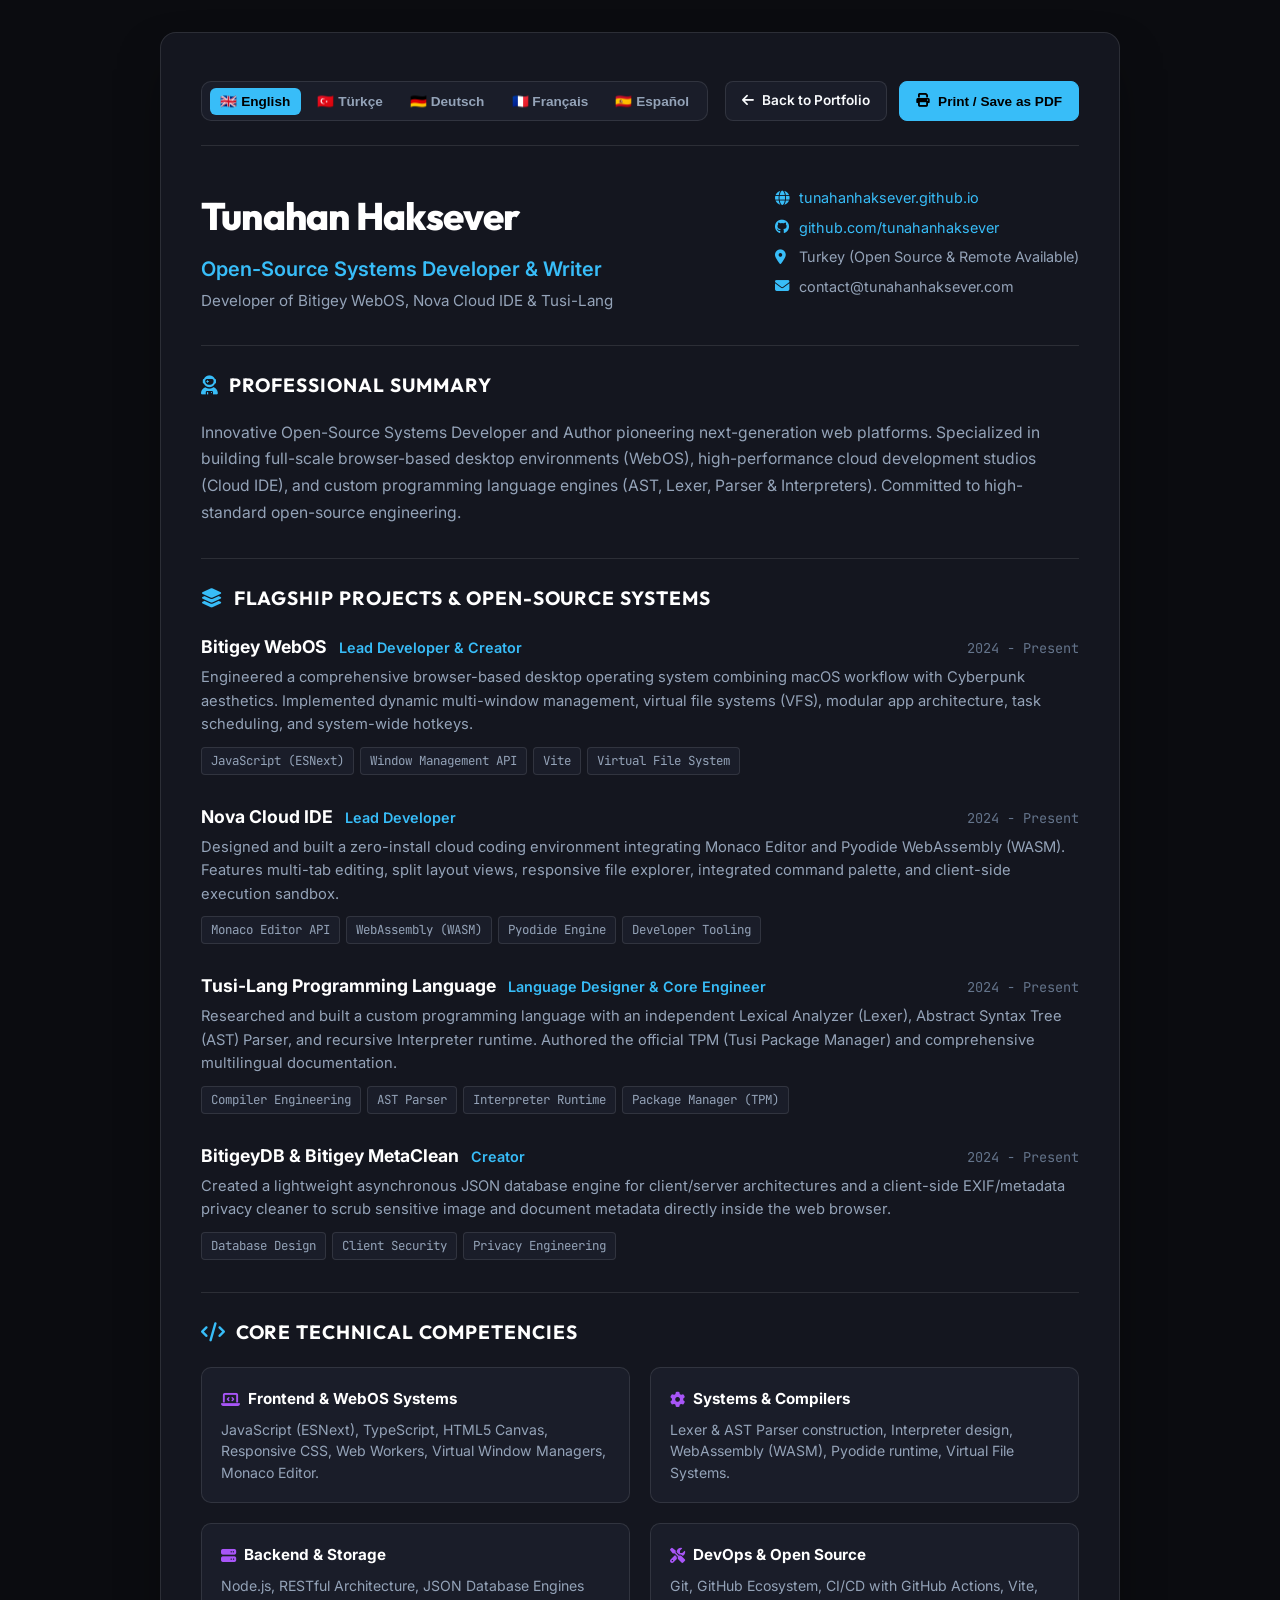
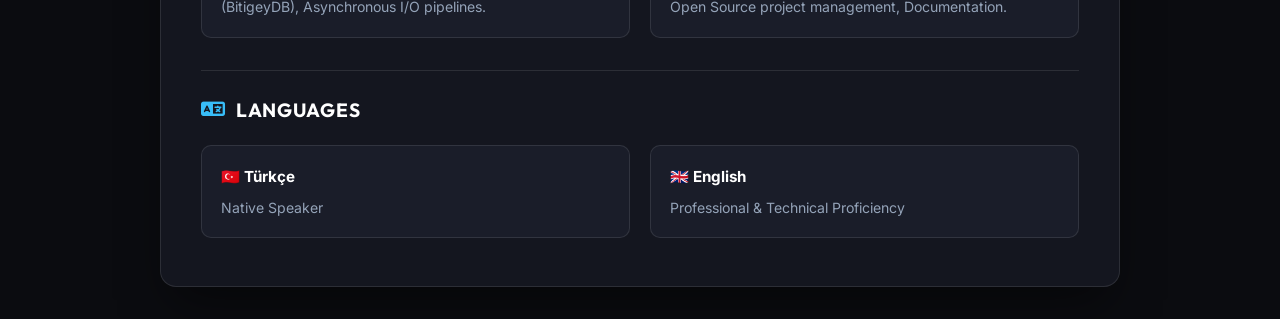
==== commit 7cad9b0b: "feat: add contact@tunahanhaksever.com official contact desk, signature, and autoresponder templates" ====
--- a/cv.html
+++ b/cv.html
@@ -411,7 +411,7 @@
         </div>
         <div class="contact-item">
           <i class="fa-solid fa-envelope"></i>
-          <span id="cv-email">tunahanhaksever (GitHub İletişim)</span>
+          <a href="mailto:contact@tunahanhaksever.com" id="cv-email" style="color: inherit; text-decoration: none;">contact@tunahanhaksever.com</a>
         </div>
       </div>
     </header>
@@ -572,7 +572,7 @@
         back: "Back to Portfolio",
         print: "Print / Save as PDF",
         location: "Turkey (Open Source & Remote Available)",
-        email: "Contact via GitHub",
+        email: "contact@tunahanhaksever.com",
         summaryTitle: "Professional Summary",
         summaryBody: "Innovative Open-Source Systems Developer and Author pioneering next-generation web platforms. Specialized in building full-scale browser-based desktop environments (WebOS), high-performance cloud development studios (Cloud IDE), and custom programming language engines (AST, Lexer, Parser & Interpreters). Committed to high-standard open-source engineering.",
         projectsTitle: "Flagship Projects & Open-Source Systems",
@@ -604,7 +604,7 @@
         back: "Portfolyoya Dön",
         print: "Yazdır / PDF Kaydet",
         location: "Türkiye (Açık Kaynak & Uzaktan Çalışma)",
-        email: "GitHub Üzerinden İletişim",
+        email: "contact@tunahanhaksever.com",
         summaryTitle: "Profesyonel Özet",
         summaryBody: "Yeni nesil web platformlarına öncülük eden Açık Kaynak Sistem Geliştiricisi ve Yazar. Tarayıcı tabanlı tam donanımlı masaüstü ortamları (WebOS), yüksek performanslı bulut kodlama stüdyoları (Cloud IDE) ve sıfırdan tasarlanmış programlama dili sistemleri (AST, Lexer, Parser ve Yorumlayıcılar) geliştirme üzerine çalışmaktadır. Kamu yararına açık kaynak bilimine bağlıdır.",
         projectsTitle: "Öne Çıkan Sistemler & Açık Kaynak Çalışmalar",
@@ -636,7 +636,7 @@
         back: "Zurück zum Portfolio",
         print: "Drucken / Als PDF speichern",
         location: "Türkei (Open Source & Remote)",
-        email: "Kontakt über GitHub",
+        email: "contact@tunahanhaksever.com",
         summaryTitle: "Berufliches Profil",
         summaryBody: "Innovativer Open-Source-Systementwickler und Autor für zukunftsweisende Webplattformen. Spezialisiert auf browserbasierte Desktop-Betriebssysteme (WebOS), Cloud-Entwicklungsumgebungen (Cloud IDE) und Compiler-/Interpreter-Architekturen (AST, Lexer, Parser).",
         projectsTitle: "Flaggschiff-Projekte & Open-Source-Systeme",
@@ -668,7 +668,7 @@
         back: "Retour au Portfolio",
         print: "Imprimer / Enregistrer en PDF",
         location: "Turquie (Open Source & Télétravail)",
-        email: "Contact via GitHub",
+        email: "contact@tunahanhaksever.com",
         summaryTitle: "Profil Professionnel",
         summaryBody: "Développeur système open source novateur et écrivain pionnier des plateformes web de nouvelle génération. Spécialisé dans les environnements de bureau basés sur navigateur (WebOS), les studios de développement cloud (Cloud IDE) et la conception de langages de programmation (AST, Lexer, Parser et Interpréteurs).",
         projectsTitle: "Systèmes Phares & Projets Open Source",
@@ -700,7 +700,7 @@
         back: "Volver al Portafolio",
         print: "Imprimir / Guardar en PDF",
         location: "Turquía (Open Source y Trabajo Remoto)",
-        email: "Contacto vía GitHub",
+        email: "contact@tunahanhaksever.com",
         summaryTitle: "Perfil Profesional",
         summaryBody: "Desarrollador de sistemas de código abierto innovador y escritor pionero en plataformas web de próxima generación. Especializado en la creación de entornos de escritorio basados en navegador (WebOS), estudios de desarrollo en la nube (Cloud IDE) y diseño de lenguajes de programación (AST, Lexer, Parser e Intérpretes).",
         projectsTitle: "Proyectos Principales y Sistemas Open Source",
@@ -738,7 +738,11 @@
       document.getElementById('txt-back').textContent = data.back;
       document.getElementById('txt-print').textContent = data.print;
       document.getElementById('cv-location').textContent = data.location;
-      document.getElementById('cv-email').textContent = data.email;
+      const emailEl = document.getElementById('cv-email');
+      if (emailEl) {
+        emailEl.textContent = data.email;
+        emailEl.href = "mailto:" + data.email;
+      }
 
       document.getElementById('sec-summary-title').textContent = data.summaryTitle;
       document.getElementById('sec-summary-body').textContent = data.summaryBody;
